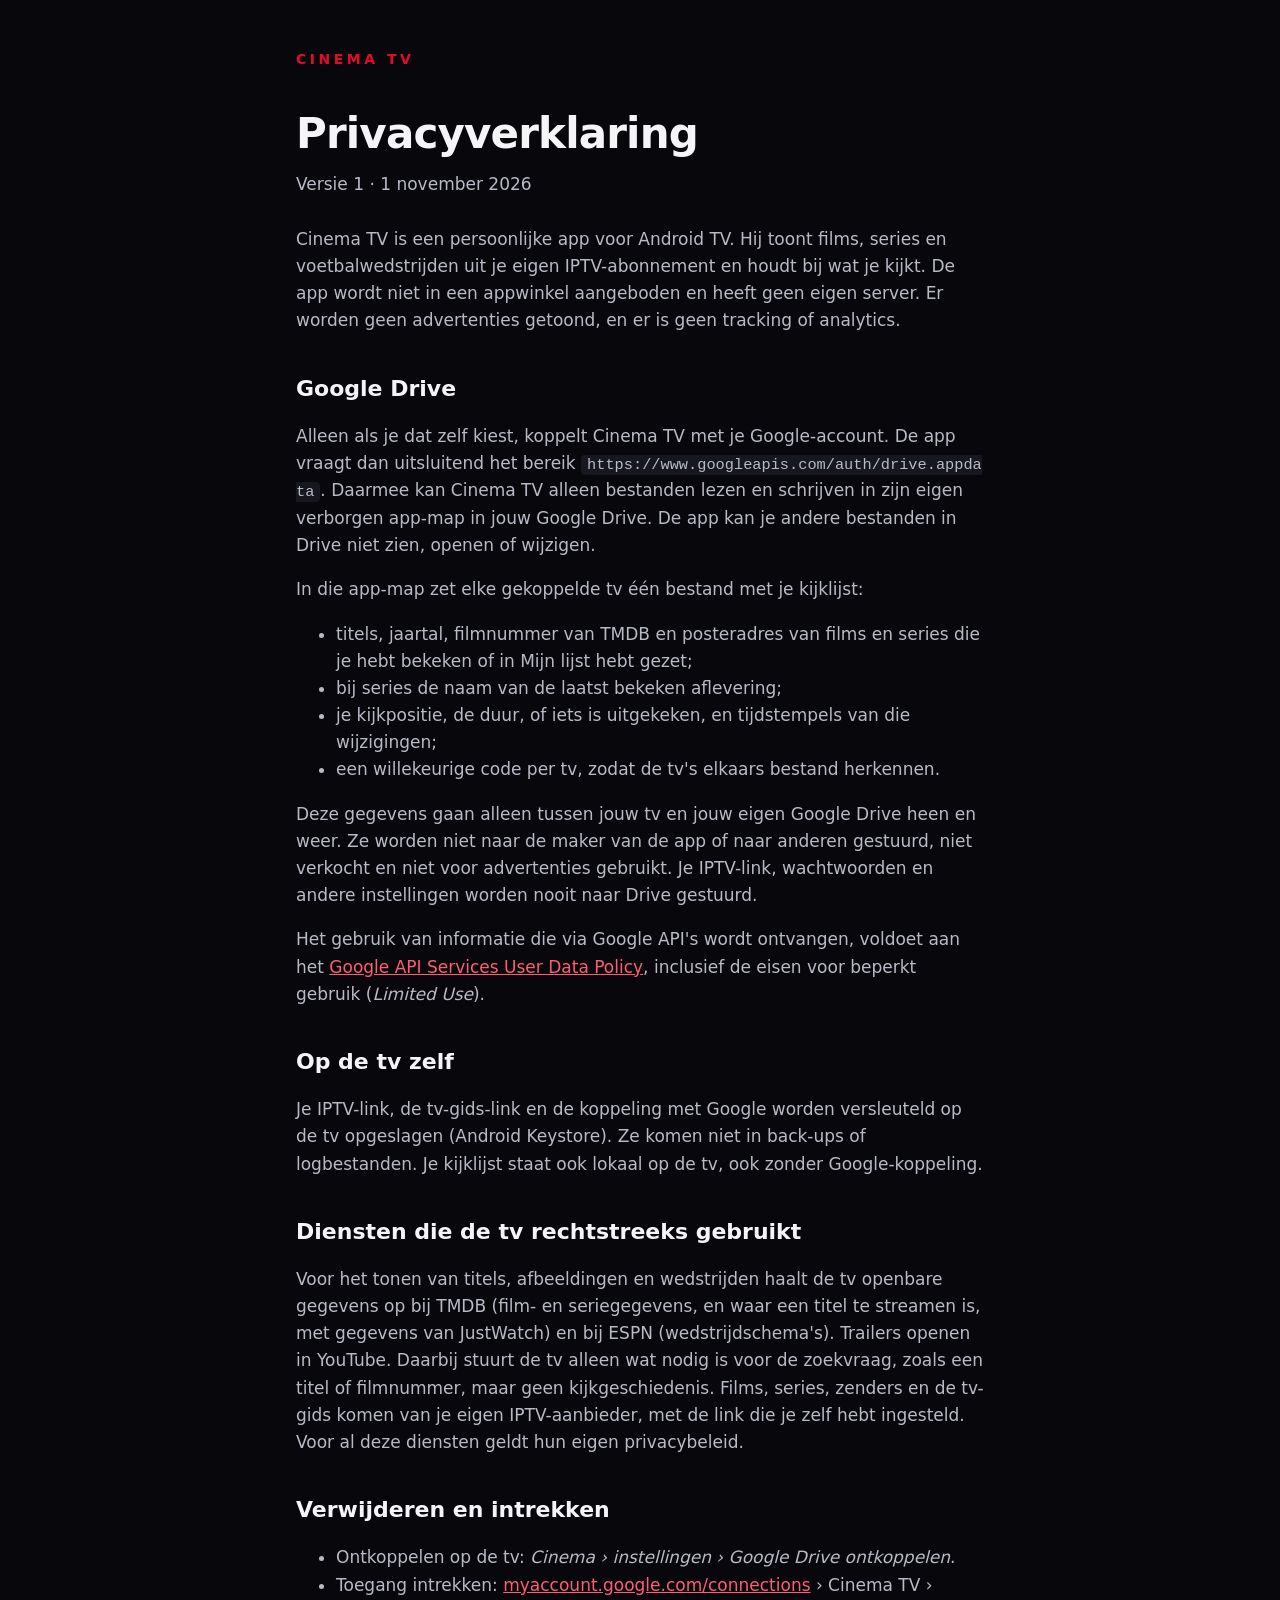
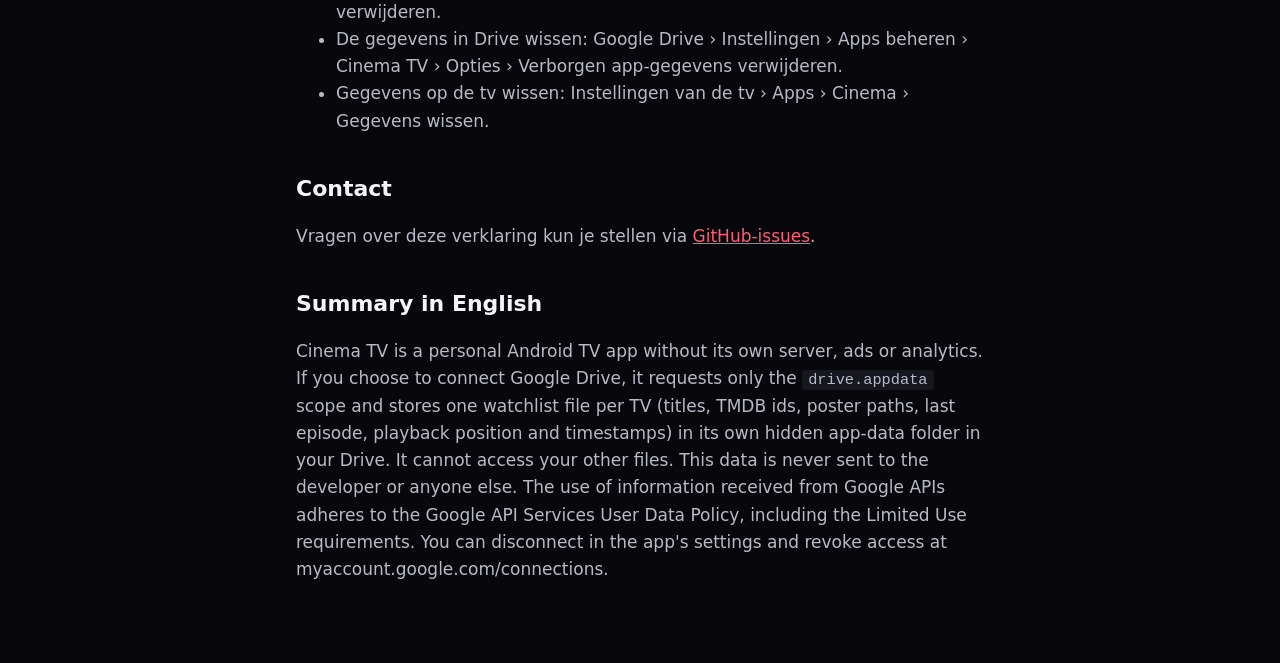
==== privacy/index.html @ 0373f2f4 "Serve Cinema TV from cinematv-app.github.io root" ====
<!doctype html>
<html lang="nl">
<head>
<meta charset="utf-8">
<meta name="viewport" content="width=device-width,initial-scale=1">
<title>Cinema TV · Privacy</title>
<link rel="stylesheet" href="../style.css">
</head>
<body>
<main>
<p class="brand"><a href="../">CINEMA TV</a></p>
<h1>Privacyverklaring</h1>
<p class="meta">Versie 1 · 1 november 2026</p>

<p>Cinema TV is een persoonlijke app voor Android TV. Hij toont films, series en voetbalwedstrijden uit je eigen
IPTV-abonnement en houdt bij wat je kijkt. De app wordt niet in een appwinkel aangeboden en heeft geen eigen server.
Er worden geen advertenties getoond, en er is geen tracking of analytics.</p>

<h2>Google Drive</h2>
<p>Alleen als je dat zelf kiest, koppelt Cinema TV met je Google-account. De app vraagt dan uitsluitend het bereik
<code>https://www.googleapis.com/auth/drive.appdata</code>. Daarmee kan Cinema TV alleen bestanden lezen en schrijven in
zijn eigen verborgen app-map in jouw Google Drive. De app kan je andere bestanden in Drive niet zien, openen of wijzigen.</p>
<p>In die app-map zet elke gekoppelde tv één bestand met je kijklijst:</p>
<ul>
<li>titels, jaartal, filmnummer van TMDB en posteradres van films en series die je hebt bekeken of in Mijn lijst hebt gezet;</li>
<li>bij series de naam van de laatst bekeken aflevering;</li>
<li>je kijkpositie, de duur, of iets is uitgekeken, en tijdstempels van die wijzigingen;</li>
<li>een willekeurige code per tv, zodat de tv's elkaars bestand herkennen.</li>
</ul>
<p>Deze gegevens gaan alleen tussen jouw tv en jouw eigen Google Drive heen en weer. Ze worden niet naar de maker van de
app of naar anderen gestuurd, niet verkocht en niet voor advertenties gebruikt. Je IPTV-link, wachtwoorden en andere
instellingen worden nooit naar Drive gestuurd.</p>
<p>Het gebruik van informatie die via Google API's wordt ontvangen, voldoet aan het
<a href="https://developers.google.com/terms/api-services-user-data-policy">Google API Services User Data Policy</a>,
inclusief de eisen voor beperkt gebruik (<em>Limited Use</em>).</p>

<h2>Op de tv zelf</h2>
<p>Je IPTV-link, de tv-gids-link en de koppeling met Google worden versleuteld op de tv opgeslagen (Android Keystore).
Ze komen niet in back-ups of logbestanden. Je kijklijst staat ook lokaal op de tv, ook zonder Google-koppeling.</p>

<h2>Diensten die de tv rechtstreeks gebruikt</h2>
<p>Voor het tonen van titels, afbeeldingen en wedstrijden haalt de tv openbare gegevens op bij TMDB (film- en
seriegegevens, en waar een titel te streamen is, met gegevens van JustWatch) en bij ESPN (wedstrijdschema's). Trailers
openen in YouTube. Daarbij stuurt de tv alleen wat nodig is voor de zoekvraag, zoals een titel of filmnummer, maar geen
kijkgeschiedenis. Films, series, zenders en de tv-gids komen van je eigen IPTV-aanbieder, met de link die je zelf hebt
ingesteld. Voor al deze diensten geldt hun eigen privacybeleid.</p>

<h2>Verwijderen en intrekken</h2>
<ul>
<li>Ontkoppelen op de tv: <em>Cinema › instellingen › Google Drive ontkoppelen</em>.</li>
<li>Toegang intrekken: <a href="https://myaccount.google.com/connections">myaccount.google.com/connections</a> › Cinema TV › verwijderen.</li>
<li>De gegevens in Drive wissen: Google Drive › Instellingen › Apps beheren › Cinema TV › Opties › Verborgen app-gegevens verwijderen.</li>
<li>Gegevens op de tv wissen: Instellingen van de tv › Apps › Cinema › Gegevens wissen.</li>
</ul>

<h2>Contact</h2>
<p>Vragen over deze verklaring kun je stellen via
<a href="https://github.com/cinematv-app/cinematv-app.github.io/issues">GitHub-issues</a>.</p>

<h2 lang="en">Summary in English</h2>
<p lang="en">Cinema TV is a personal Android TV app without its own server, ads or analytics. If you choose to connect
Google Drive, it requests only the <code>drive.appdata</code> scope and stores one watchlist file per TV (titles, TMDB
ids, poster paths, last episode, playback position and timestamps) in its own hidden app-data folder in your Drive. It
cannot access your other files. This data is never sent to the developer or anyone else. The use of information received
from Google APIs adheres to the Google API Services User Data Policy, including the Limited Use requirements. You can
disconnect in the app's settings and revoke access at myaccount.google.com/connections.</p>
</main>
</body>
</html>
---- style.css ----
:root { color-scheme: dark; --bg: #08080c; --text: #f5f5f7; --muted: #b8bac6; --red: #e5092d; }
* { box-sizing: border-box; }
body { margin: 0; background: var(--bg); color: var(--text); font: 17px/1.6 system-ui, -apple-system, "Segoe UI", sans-serif; }
main { max-width: 720px; margin: 0 auto; padding: 48px 16px 64px; }
.brand { letter-spacing: .25em; font-size: 14px; font-weight: 700; color: var(--red); margin: 0 0 40px; }
.brand a { color: inherit; text-decoration: none; }
h1 { font-size: clamp(30px, 6vw, 42px); line-height: 1.15; margin: 0 0 12px; letter-spacing: -.02em; }
h2 { font-size: 22px; margin: 36px 0 8px; }
.meta { color: var(--muted); margin: 0 0 28px; }
p, li { color: var(--muted); }
a { color: #ff5c75; }
code { background: #17171f; padding: 1px 6px; border-radius: 4px; font-size: .9em; word-break: break-all; }
.button { display: inline-block; background: var(--red); color: #fff; padding: 12px 22px; border-radius: 10px; text-decoration: none; font-weight: 600; margin-top: 12px; }
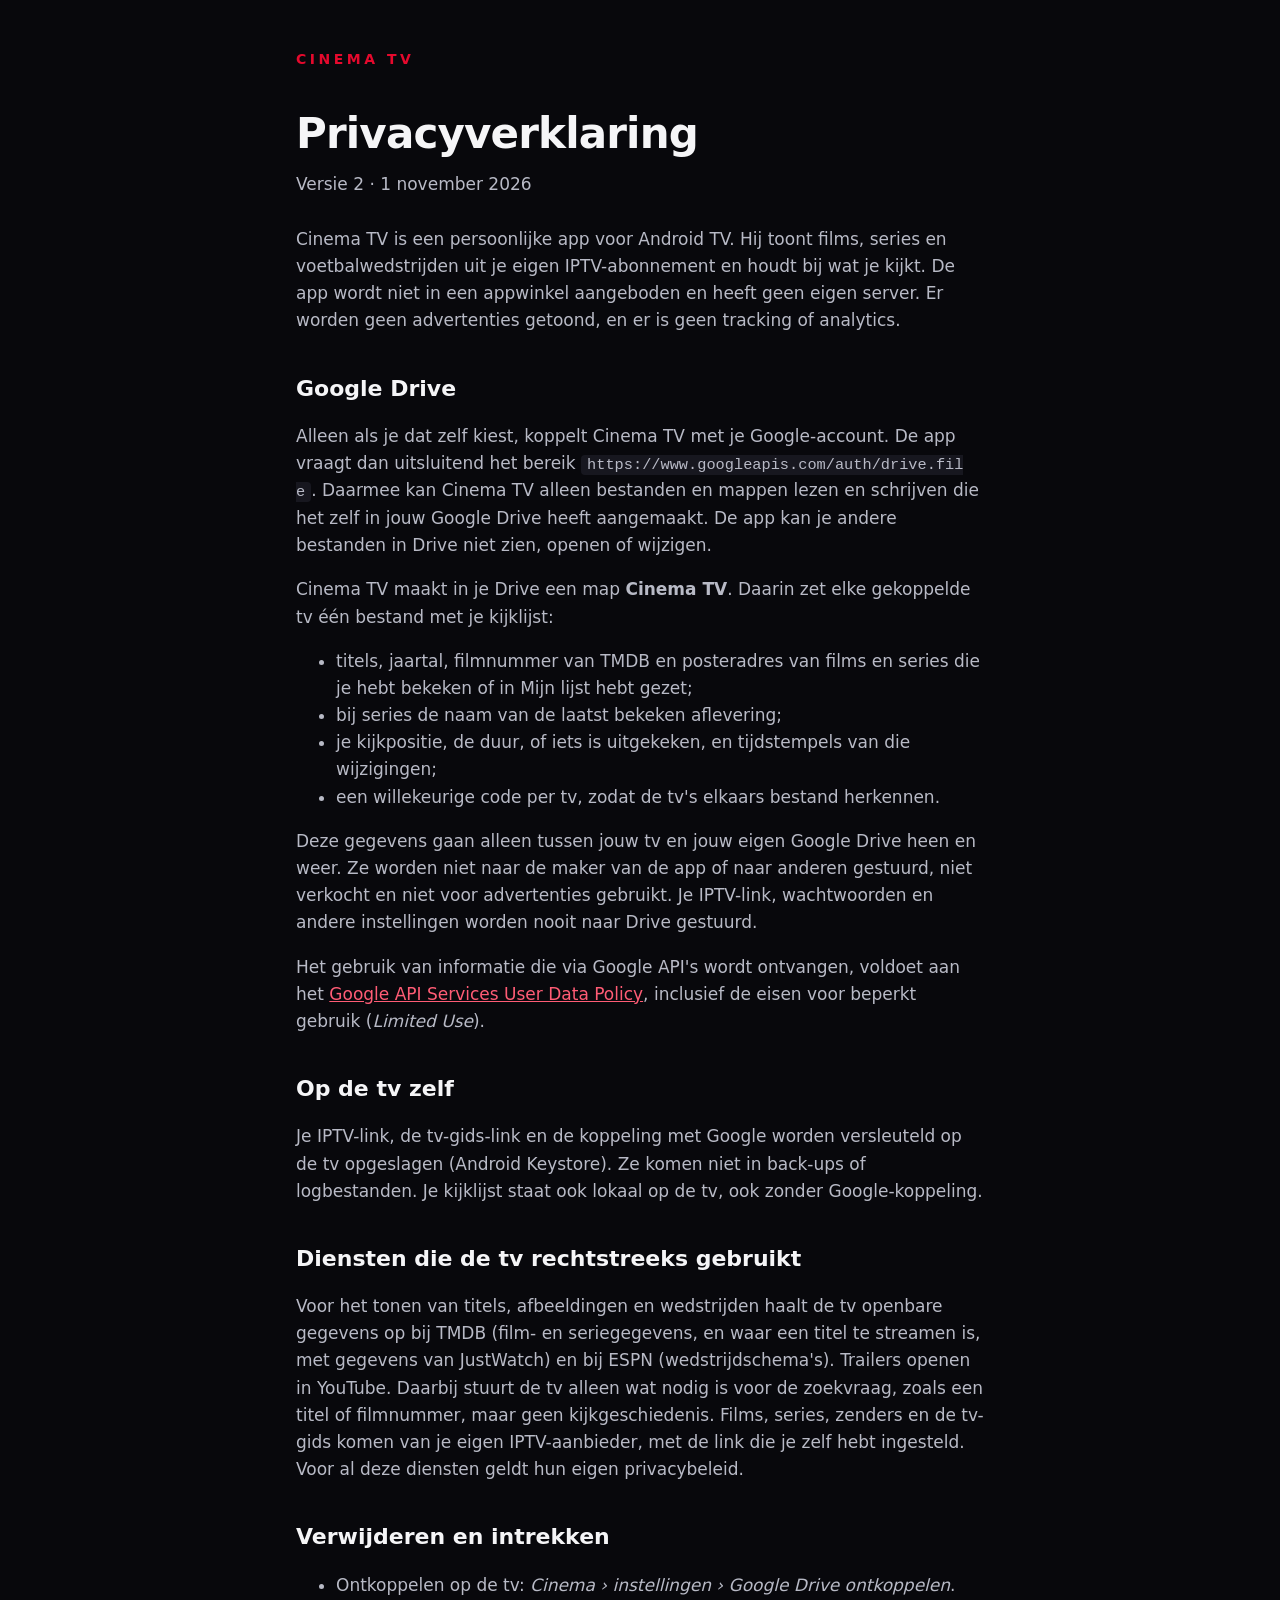
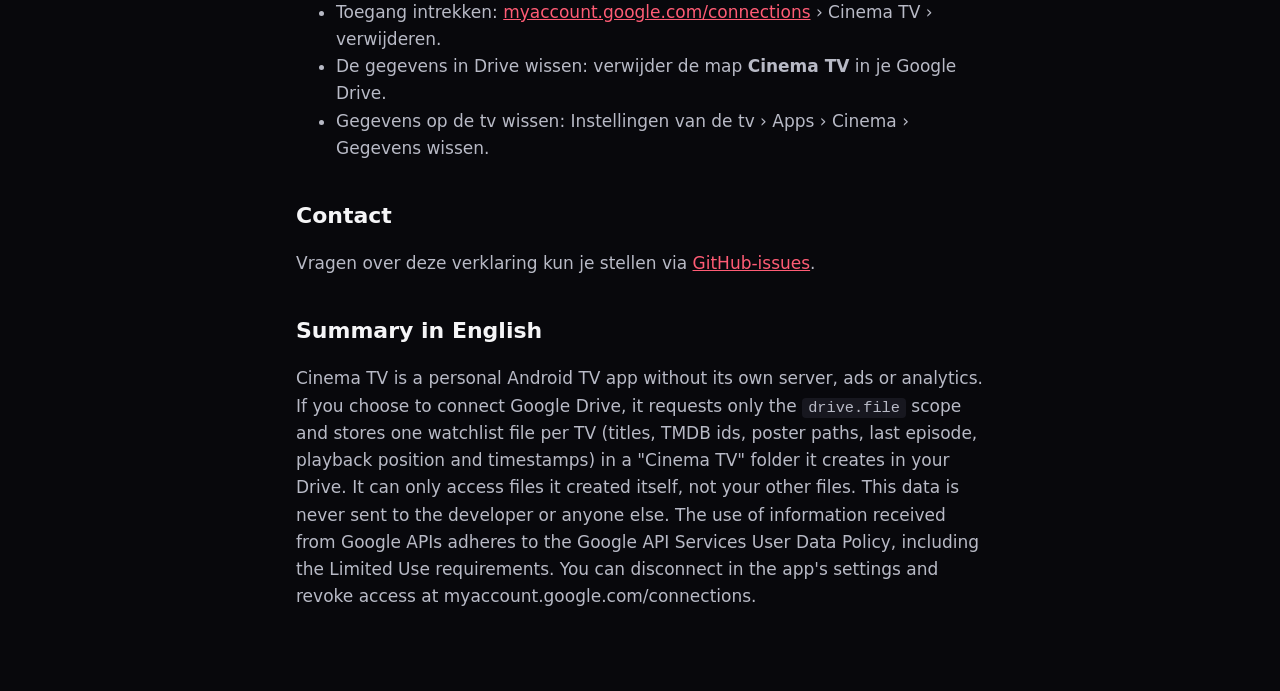
==== commit 41fe6df3: "Privacy policy v2: drive.file scope and Cinema TV folder" ====
--- a/privacy/index.html
+++ b/privacy/index.html
@@ -10,7 +10,7 @@
 <main>
 <p class="brand"><a href="../">CINEMA TV</a></p>
 <h1>Privacyverklaring</h1>
-<p class="meta">Versie 1 · 1 november 2026</p>
+<p class="meta">Versie 2 · 1 november 2026</p>
 
 <p>Cinema TV is een persoonlijke app voor Android TV. Hij toont films, series en voetbalwedstrijden uit je eigen
 IPTV-abonnement en houdt bij wat je kijkt. De app wordt niet in een appwinkel aangeboden en heeft geen eigen server.
@@ -18,9 +18,11 @@
 
 <h2>Google Drive</h2>
 <p>Alleen als je dat zelf kiest, koppelt Cinema TV met je Google-account. De app vraagt dan uitsluitend het bereik
-<code>https://www.googleapis.com/auth/drive.appdata</code>. Daarmee kan Cinema TV alleen bestanden lezen en schrijven in
-zijn eigen verborgen app-map in jouw Google Drive. De app kan je andere bestanden in Drive niet zien, openen of wijzigen.</p>
-<p>In die app-map zet elke gekoppelde tv één bestand met je kijklijst:</p>
+<code>https://www.googleapis.com/auth/drive.file</code>. Daarmee kan Cinema TV alleen bestanden en mappen lezen en
+schrijven die het zelf in jouw Google Drive heeft aangemaakt. De app kan je andere bestanden in Drive niet zien, openen of
+wijzigen.</p>
+<p>Cinema TV maakt in je Drive een map <strong>Cinema TV</strong>. Daarin zet elke gekoppelde tv één bestand met je
+kijklijst:</p>
 <ul>
 <li>titels, jaartal, filmnummer van TMDB en posteradres van films en series die je hebt bekeken of in Mijn lijst hebt gezet;</li>
 <li>bij series de naam van de laatst bekeken aflevering;</li>
@@ -49,7 +51,7 @@
 <ul>
 <li>Ontkoppelen op de tv: <em>Cinema › instellingen › Google Drive ontkoppelen</em>.</li>
 <li>Toegang intrekken: <a href="https://myaccount.google.com/connections">myaccount.google.com/connections</a> › Cinema TV › verwijderen.</li>
-<li>De gegevens in Drive wissen: Google Drive › Instellingen › Apps beheren › Cinema TV › Opties › Verborgen app-gegevens verwijderen.</li>
+<li>De gegevens in Drive wissen: verwijder de map <strong>Cinema TV</strong> in je Google Drive.</li>
 <li>Gegevens op de tv wissen: Instellingen van de tv › Apps › Cinema › Gegevens wissen.</li>
 </ul>
 
@@ -59,9 +61,9 @@
 
 <h2 lang="en">Summary in English</h2>
 <p lang="en">Cinema TV is a personal Android TV app without its own server, ads or analytics. If you choose to connect
-Google Drive, it requests only the <code>drive.appdata</code> scope and stores one watchlist file per TV (titles, TMDB
-ids, poster paths, last episode, playback position and timestamps) in its own hidden app-data folder in your Drive. It
-cannot access your other files. This data is never sent to the developer or anyone else. The use of information received
+Google Drive, it requests only the <code>drive.file</code> scope and stores one watchlist file per TV (titles, TMDB
+ids, poster paths, last episode, playback position and timestamps) in a "Cinema TV" folder it creates in your Drive. It
+can only access files it created itself, not your other files. This data is never sent to the developer or anyone else. The use of information received
 from Google APIs adheres to the Google API Services User Data Policy, including the Limited Use requirements. You can
 disconnect in the app's settings and revoke access at myaccount.google.com/connections.</p>
 </main>
